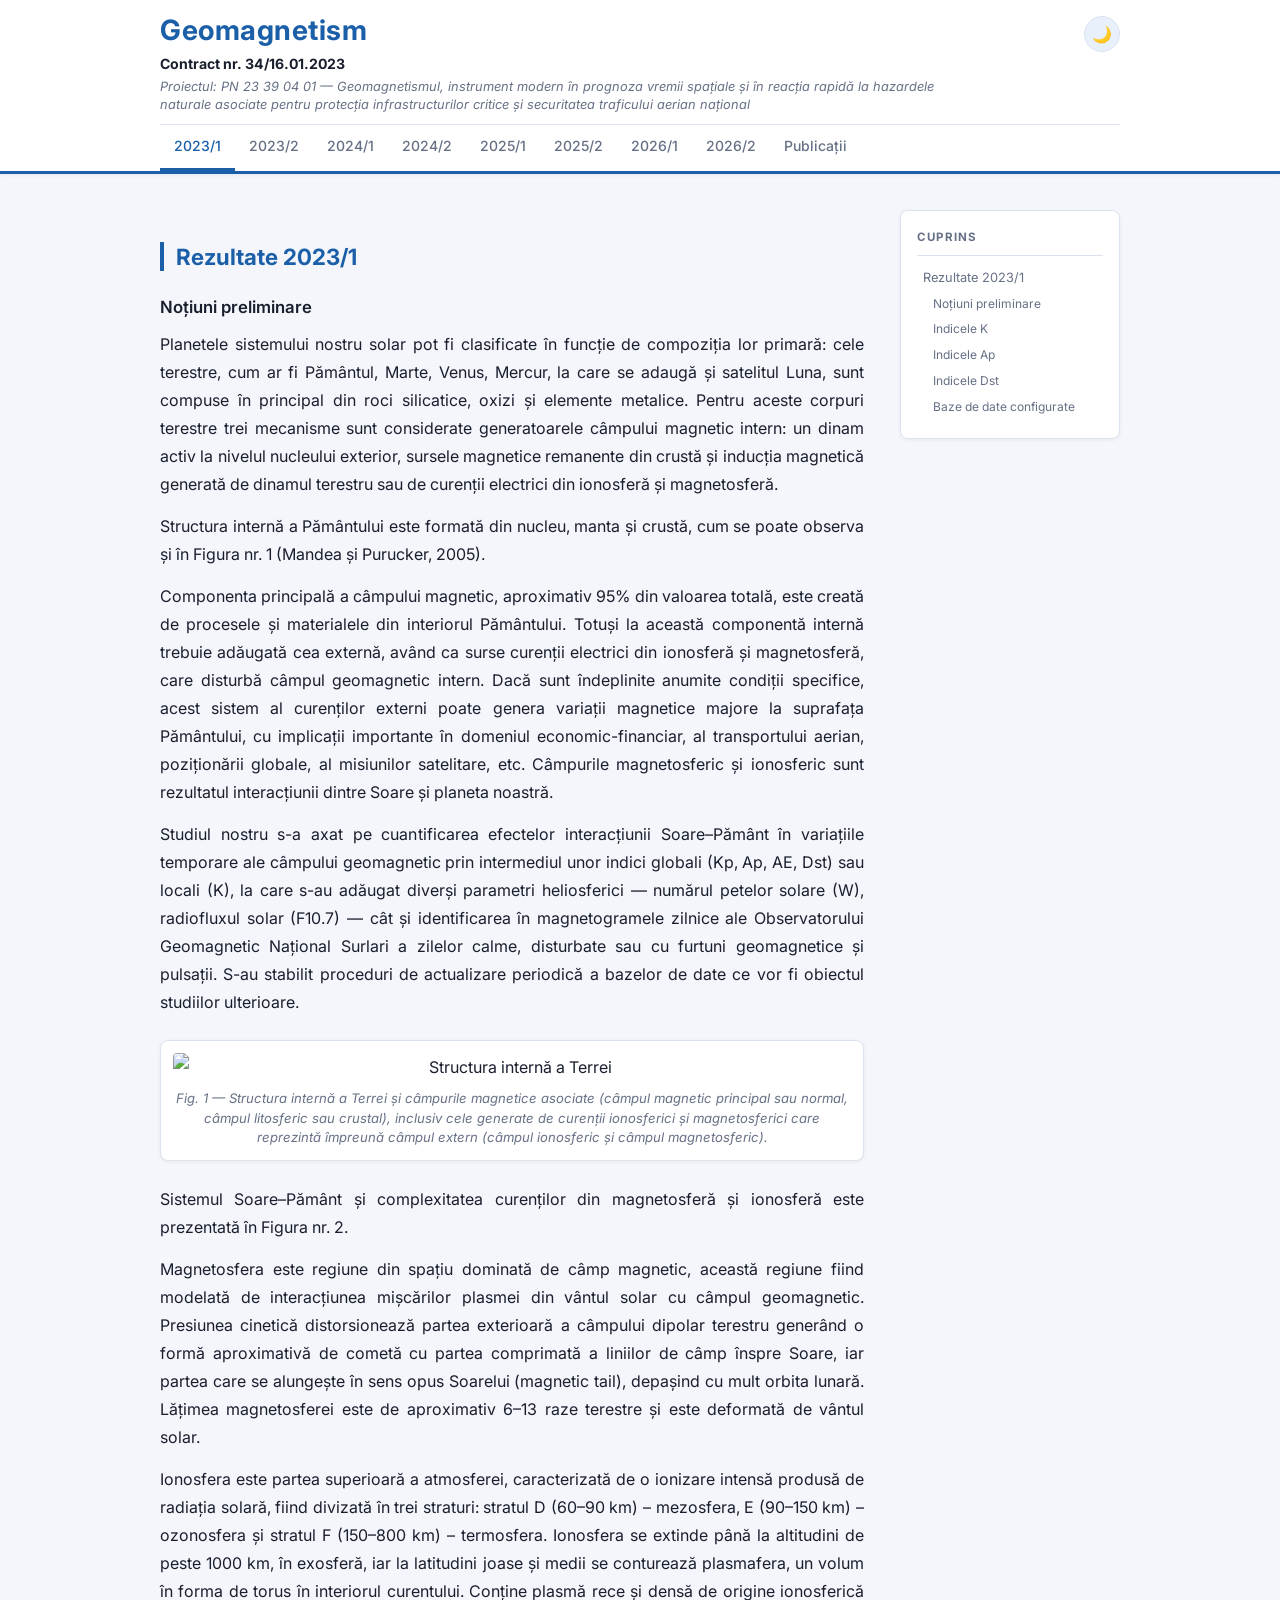
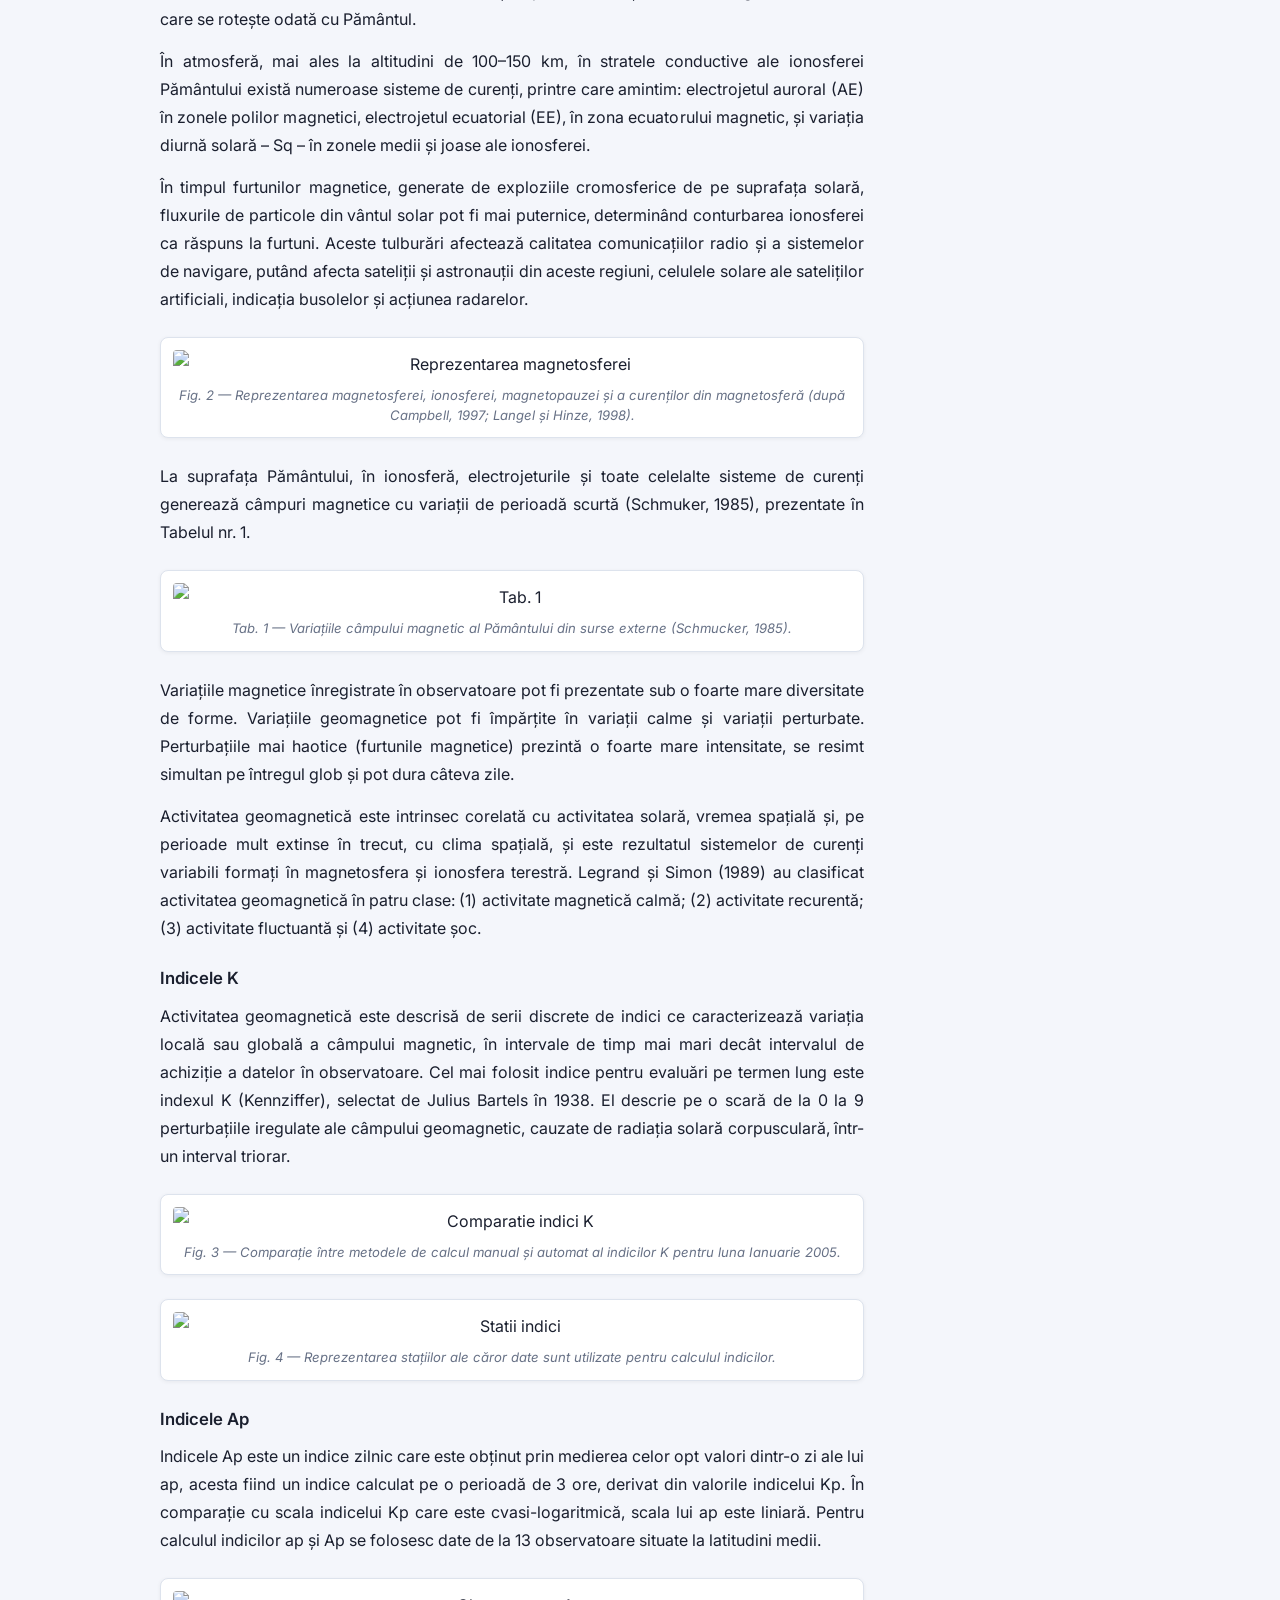
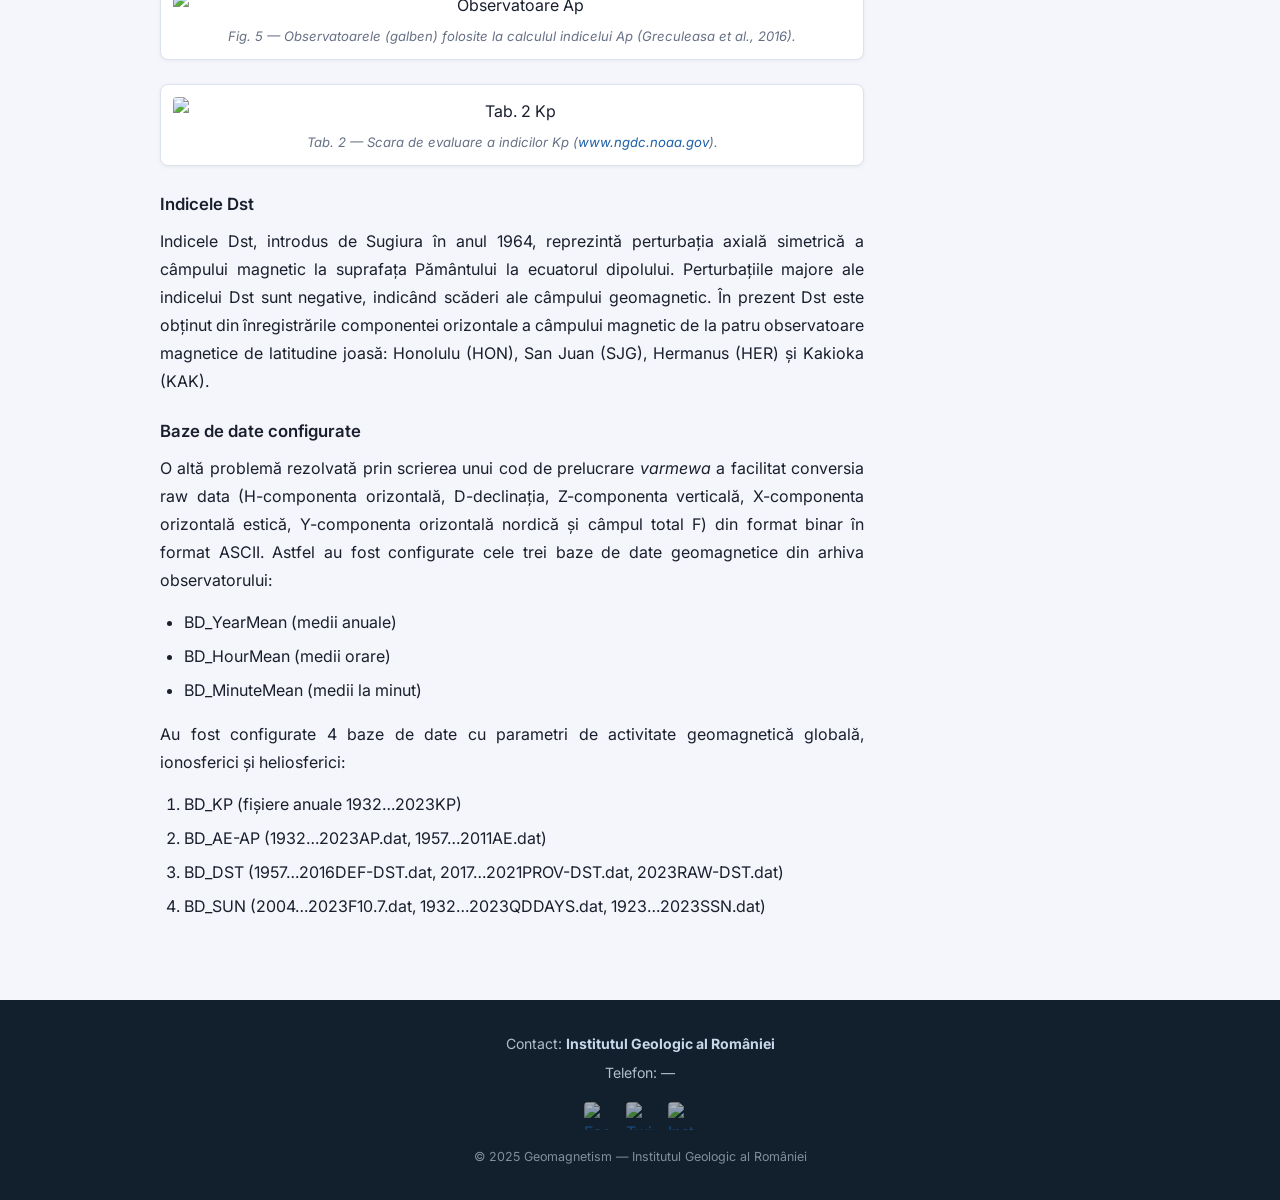
==== 2023-1.html @ ad411c78 "Initial commit" ====
<!DOCTYPE html>
<html lang="ro">
<head>
  <meta charset="UTF-8" />
  <meta name="viewport" content="width=device-width, initial-scale=1.0" />
  <title>2023/1 | Geomagnetism</title>
  <link rel="stylesheet" href="style.css" />
</head>
<body>

<header class="site-header">
  <div class="inner">
    <div class="site-title"><a href="index.html">Geomagnetism</a></div>
    <div class="contract-info"><strong>Contract nr. 34/16.01.2023</strong></div>
    <div class="project-title">Proiectul: PN 23 39 04 01 — Geomagnetismul, instrument modern în prognoza vremii spațiale și în reacția rapidă la hazardele naturale asociate pentru protecția infrastructurilor critice și securitatea traficului aerian național</div>
    <nav class="main-nav">
      <ul>
        <li><a href="2023-1.html" class="active">2023/1</a></li>
        <li><a href="2023-2.html">2023/2</a></li>
        <li><a href="2024-1.html">2024/1</a></li>
        <li><a href="2024-2.html">2024/2</a></li>
        <li><a href="2025-1.html">2025/1</a></li>
        <li><a href="2025-2.html">2025/2</a></li>
        <li><a href="2026-1.html">2026/1</a></li>
        <li><a href="2026-2.html">2026/2</a></li>
        <li><a href="index.html">Publicații</a></li>
      </ul>
    </nav>
  </div>
</header>

<div class="container">
  <div class="page-content">

    <h2>Rezultate 2023/1</h2>

    <h3>Noțiuni preliminare</h3>

    <p>Planetele sistemului nostru solar pot fi clasificate în funcţie de compoziţia lor primară: cele terestre, cum ar fi Pământul, Marte, Venus, Mercur, la care se adaugă şi satelitul Luna, sunt compuse în principal din roci silicatice, oxizi şi elemente metalice. Pentru aceste corpuri terestre trei mecanisme sunt considerate generatoarele câmpului magnetic intern: un dinam activ la nivelul nucleului exterior, sursele magnetice remanente din crustă şi inducţia magnetică generată de dinamul terestru sau de curenții electrici din ionosferă și magnetosferă.</p>

    <p>Structura internă a Pământului este formată din nucleu, manta și crustă, cum se poate observa şi în Figura nr. 1 (Mandea şi Purucker, 2005).</p>

    <p>Componenta principală a câmpului magnetic, aproximativ 95% din valoarea totală, este creată de procesele și materialele din interiorul Pământului. Totuși la această componentă internă trebuie adăugată cea externă, având ca surse curenții electrici din ionosferă și magnetosferă, care disturbă câmpul geomagnetic intern. Dacă sunt îndeplinite anumite condiții specifice, acest sistem al curenților externi poate genera variații magnetice majore la suprafața Pământului, cu implicații importante în domeniul economic-financiar, al transportului aerian, poziționării globale, al misiunilor satelitare, etc. Câmpurile magnetosferic și ionosferic sunt rezultatul interacțiunii dintre Soare și planeta noastră.</p>

    <p>Studiul nostru s-a axat pe cuantificarea efectelor interacțiunii Soare–Pământ în variațiile temporare ale câmpului geomagnetic prin intermediul unor indici globali (Kp, Ap, AE, Dst) sau locali (K), la care s-au adăugat diverși parametri heliosferici — numărul petelor solare (W), radiofluxul solar (F10.7) — cât și identificarea în magnetogramele zilnice ale Observatorului Geomagnetic Național Surlari a zilelor calme, disturbate sau cu furtuni geomagnetice și pulsații. S-au stabilit proceduri de actualizare periodică a bazelor de date ce vor fi obiectul studiilor ulterioare.</p>

    <figure class="fig-block">
      <img src="https://static.wixstatic.com/media/b22cf8_d98a973babcd41e8af5881d2e57c86d3~mv2.jpg/v1/fill/w_408,h_526,al_c,q_80,enc_avif,quality_auto/1.jpg" alt="Structura internă a Terrei" />
      <figcaption>Fig. 1 — Structura internă a Terrei și câmpurile magnetice asociate (câmpul magnetic principal sau normal, câmpul litosferic sau crustal), inclusiv cele generate de curenții ionosferici și magnetosferici care reprezintă împreună câmpul extern (câmpul ionosferic și câmpul magnetosferic).</figcaption>
    </figure>

    <p>Sistemul Soare–Pământ și complexitatea curenților din magnetosferă și ionosferă este prezentată în Figura nr. 2.</p>

    <p>Magnetosfera este regiune din spaţiu dominată de câmp magnetic, această regiune fiind modelată de interacțiunea mișcărilor plasmei din vântul solar cu câmpul geomagnetic. Presiunea cinetică distorsionează partea exterioară a câmpului dipolar terestru generând o formă aproximativă de cometă cu partea comprimată a liniilor de câmp înspre Soare, iar partea care se alungește în sens opus Soarelui (magnetic tail), depașind cu mult orbita lunară. Lăţimea magnetosferei este de aproximativ 6–13 raze terestre și este deformată de vântul solar.</p>

    <p>Ionosfera este partea superioară a atmosferei, caracterizată de o ionizare intensă produsă de radiaţia solară, fiind divizată în trei straturi: stratul D (60–90 km) – mezosfera, E (90–150 km) – ozonosfera și stratul F (150–800 km) – termosfera. Ionosfera se extinde până la altitudini de peste 1000 km, în exosferă, iar la latitudini joase și medii se conturează plasmafera, un volum în forma de torus în interiorul curentului. Conține plasmă rece și densă de origine ionosferică care se rotește odată cu Pământul.</p>

    <p>În atmosferă, mai ales la altitudini de 100–150 km, în stratele conductive ale ionosferei Pământului există numeroase sisteme de curenți, printre care amintim: electrojetul auroral (AE) în zonele polilor magnetici, electrojetul ecuatorial (EE), în zona ecuatorului magnetic, și variația diurnă solară – Sq – în zonele medii și joase ale ionosferei.</p>

    <p>În timpul furtunilor magnetice, generate de exploziile cromosferice de pe suprafața solară, fluxurile de particole din vântul solar pot fi mai puternice, determinând conturbarea ionosferei ca răspuns la furtuni. Aceste tulburări afectează calitatea comunicaţiilor radio şi a sistemelor de navigare, putând afecta sateliții și astronauţii din aceste regiuni, celulele solare ale sateliţilor artificiali, indicaţia busolelor şi acţiunea radarelor.</p>

    <figure class="fig-block">
      <img src="https://static.wixstatic.com/media/b22cf8_46b57fd0d7124131842b441576c38a12~mv2.jpg/v1/fill/w_408,h_313,al_c,q_80,usm_0.66_1.00_0.01,enc_avif,quality_auto/2.jpg" alt="Reprezentarea magnetosferei" />
      <figcaption>Fig. 2 — Reprezentarea magnetosferei, ionosferei, magnetopauzei şi a curenţilor din magnetosferă (după Campbell, 1997; Langel şi Hinze, 1998).</figcaption>
    </figure>

    <p>La suprafața Pământului, în ionosferă, electrojeturile și toate celelalte sisteme de curenți generează câmpuri magnetice cu variații de perioadă scurtă (Schmuker, 1985), prezentate în Tabelul nr. 1.</p>

    <figure class="fig-block">
      <img src="https://static.wixstatic.com/media/b22cf8_6f15e0bf777e42019bca19222c54ccd1~mv2.jpg/v1/fill/w_453,h_116,al_c,q_80,usm_0.66_1.00_0.01,enc_avif,quality_auto/7.jpg" alt="Tab. 1" />
      <figcaption>Tab. 1 — Variațiile câmpului magnetic al Pământului din surse externe (Schmucker, 1985).</figcaption>
    </figure>

    <p>Variaţiile magnetice înregistrate în observatoare pot fi prezentate sub o foarte mare diversitate de forme. Variaţiile geomagnetice pot fi împărţite în variaţii calme și variaţii perturbate. Perturbaţiile mai haotice (furtunile magnetice) prezintă o foarte mare intensitate, se resimt simultan pe întregul glob şi pot dura câteva zile.</p>

    <p>Activitatea geomagnetică este intrinsec corelată cu activitatea solară, vremea spațială și, pe perioade mult extinse în trecut, cu clima spațială, și este rezultatul sistemelor de curenţi variabili formaţi în magnetosfera şi ionosfera terestră. Legrand şi Simon (1989) au clasificat activitatea geomagnetică în patru clase: (1) activitate magnetică calmă; (2) activitate recurentă; (3) activitate fluctuantă şi (4) activitate şoc.</p>

    <h3>Indicele K</h3>

    <p>Activitatea geomagnetică este descrisă de serii discrete de indici ce caracterizează variaţia locală sau globală a câmpului magnetic, în intervale de timp mai mari decât intervalul de achiziţie a datelor în observatoare. Cel mai folosit indice pentru evaluări pe termen lung este indexul K (Kennziffer), selectat de Julius Bartels în 1938. El descrie pe o scară de la 0 la 9 perturbaţiile iregulate ale câmpului geomagnetic, cauzate de radiaţia solară corpusculară, într-un interval triorar.</p>

    <figure class="fig-block">
      <img src="https://static.wixstatic.com/media/b22cf8_fe8aecb415f143a49def2b8017cf8488~mv2.jpg/v1/fill/w_408,h_339,al_c,lg_1,q_80,enc_avif,quality_auto/3.jpg" alt="Comparatie indici K" />
      <figcaption>Fig. 3 — Comparaţie între metodele de calcul manual și automat al indicilor K pentru luna Ianuarie 2005.</figcaption>
    </figure>

    <figure class="fig-block">
      <img src="https://static.wixstatic.com/media/b22cf8_46a2520a47e84fd486843bd1895877a6~mv2.jpg/v1/fill/w_563,h_133,al_c,q_80,enc_avif,quality_auto/4.jpg" alt="Statii indici" />
      <figcaption>Fig. 4 — Reprezentarea staţiilor ale căror date sunt utilizate pentru calculul indicilor.</figcaption>
    </figure>

    <h3>Indicele Ap</h3>

    <p>Indicele Ap este un indice zilnic care este obţinut prin medierea celor opt valori dintr-o zi ale lui ap, acesta fiind un indice calculat pe o perioadă de 3 ore, derivat din valorile indicelui Kp. În comparaţie cu scala indicelui Kp care este cvasi-logaritmică, scala lui ap este liniară. Pentru calculul indicilor ap şi Ap se folosesc date de la 13 observatoare situate la latitudini medii.</p>

    <figure class="fig-block">
      <img src="https://static.wixstatic.com/media/b22cf8_f4d9a7ae947f4d1faebe256c324cabbf~mv2.jpg/v1/fill/w_408,h_247,al_c,lg_1,q_80,enc_avif,quality_auto/5.jpg" alt="Observatoare Ap" />
      <figcaption>Fig. 5 — Observatoarele (galben) folosite la calculul indicelui Ap (Greculeasa et al., 2016).</figcaption>
    </figure>

    <figure class="fig-block">
      <img src="https://static.wixstatic.com/media/b22cf8_3b046c67f09f4f4ca0291af396785a59~mv2.jpg/v1/fill/w_408,h_278,al_c,q_80,usm_0.66_1.00_0.01,enc_avif,quality_auto/6.jpg" alt="Tab. 2 Kp" />
      <figcaption>Tab. 2 — Scara de evaluare a indicilor Kp (<a href="http://www.ngdc.noaa.gov" target="_blank">www.ngdc.noaa.gov</a>).</figcaption>
    </figure>

    <h3>Indicele Dst</h3>

    <p>Indicele Dst, introdus de Sugiura în anul 1964, reprezintă perturbaţia axială simetrică a câmpului magnetic la suprafaţa Pământului la ecuatorul dipolului. Perturbaţiile majore ale indicelui Dst sunt negative, indicând scăderi ale câmpului geomagnetic. În prezent Dst este obţinut din înregistrările componentei orizontale a câmpului magnetic de la patru observatoare magnetice de latitudine joasă: Honolulu (HON), San Juan (SJG), Hermanus (HER) şi Kakioka (KAK).</p>

    <h3>Baze de date configurate</h3>

    <p>O altă problemă rezolvată prin scrierea unui cod de prelucrare <em>varmewa</em> a facilitat conversia raw data (H-componenta orizontală, D-declinația, Z-componenta verticală, X-componenta orizontală estică, Y-componenta orizontală nordică și câmpul total F) din format binar în format ASCII. Astfel au fost configurate cele trei baze de date geomagnetice din arhiva observatorului:</p>
    <ul>
      <li>BD_YearMean (medii anuale)</li>
      <li>BD_HourMean (medii orare)</li>
      <li>BD_MinuteMean (medii la minut)</li>
    </ul>

    <p>Au fost configurate 4 baze de date cu parametri de activitate geomagnetică globală, ionosferici și heliosferici:</p>
    <ol>
      <li>BD_KP (fișiere anuale 1932…2023KP)</li>
      <li>BD_AE-AP (1932…2023AP.dat, 1957…2011AE.dat)</li>
      <li>BD_DST (1957…2016DEF-DST.dat, 2017…2021PROV-DST.dat, 2023RAW-DST.dat)</li>
      <li>BD_SUN (2004…2023F10.7.dat, 1932…2023QDDAYS.dat, 1923…2023SSN.dat)</li>
    </ol>

  </div>
</div>

<footer>
  <div class="footer-inner">
    <p>Contact: <strong>Institutul Geologic al României</strong></p>
    <p>Telefon: —</p>
    <div class="social-links">
      <a href="http://www.facebook.com/" target="_blank" rel="noopener">
        <img src="https://static.wixstatic.com/media/4057345bcf57474b96976284050c00df.png/v1/fill/w_30,h_30,al_c,q_85,usm_0.66_1.00_0.01,enc_avif,quality_auto/4057345bcf57474b96976284050c00df.png" alt="Facebook" />
      </a>
      <a href="http://www.twitter.com/" target="_blank" rel="noopener">
        <img src="https://static.wixstatic.com/media/870f97661ed14a5bb2d96ecbddec0aed.png/v1/fill/w_30,h_30,al_c,q_85,usm_0.66_1.00_0.01,enc_avif,quality_auto/870f97661ed14a5bb2d96ecbddec0aed.png" alt="Twitter" />
      </a>
      <a href="http://instagram.com/" target="_blank" rel="noopener">
        <img src="https://static.wixstatic.com/media/e1aa082f7c0747168d9cf43e77046142.png/v1/fill/w_30,h_30,al_c,q_85,usm_0.66_1.00_0.01,enc_avif,quality_auto/e1aa082f7c0747168d9cf43e77046142.png" alt="Instagram" />
      </a>
    </div>
    <div class="copyright">© 2025 Geomagnetism — Institutul Geologic al României</div>
  </div>
</footer>

<script src="scripts.js"></script>
</body>
</html>
---- style.css ----
/* ============================================================
   Geomagnetism — Shared Styles
   Inter font via Google Fonts (loaded in scripts.js)
   Dark mode via html.dark class (toggled by scripts.js)
   ============================================================ */

/* ---------- CSS Custom Properties ---------- */
:root {
  --bg:           #f4f6fb;
  --surface:      #ffffff;
  --text:         #1a1f2e;
  --text-muted:   #667085;
  --primary:      #1a5fa8;
  --primary-hover:#154d8a;
  --primary-light:#e8f0fb;
  --border:       #dde3ed;
  --shadow-sm:    0 1px 4px rgba(0,0,0,0.06);
  --shadow-md:    0 4px 20px rgba(0,0,0,0.10);
  --header-bg:    #ffffff;
  --footer-bg:    #12202e;
  --footer-text:  #b0bec8;
  --card-bg:      #ffffff;
  --code-bg:      #f0f4f8;
  --transition:   0.22s ease;
  --radius:       8px;
}

html.dark {
  --bg:           #0d1117;
  --surface:      #161b27;
  --text:         #dce4f0;
  --text-muted:   #7a8fa8;
  --primary:      #5ba4f7;
  --primary-hover:#79b6ff;
  --primary-light:#1a2540;
  --border:       #252e42;
  --shadow-sm:    0 1px 4px rgba(0,0,0,0.30);
  --shadow-md:    0 4px 20px rgba(0,0,0,0.40);
  --header-bg:    #111827;
  --footer-bg:    #070c14;
  --footer-text:  #556070;
  --card-bg:      #161b27;
  --code-bg:      #1e2535;
}

/* ---------- Reset ---------- */
*, *::before, *::after { box-sizing: border-box; margin: 0; padding: 0; }

html { scroll-behavior: smooth; }

body {
  font-family: 'Inter', 'Segoe UI', Arial, sans-serif;
  background: var(--bg);
  color: var(--text);
  line-height: 1.75;
  transition: background var(--transition), color var(--transition);
}

a { color: var(--primary); text-decoration: none; }
a:hover { text-decoration: underline; }

img { max-width: 100%; height: auto; display: block; }

/* ---------- Site Header ---------- */
.site-header {
  background: var(--header-bg);
  border-bottom: 3px solid var(--primary);
  position: sticky;
  top: 0;
  z-index: 100;
  box-shadow: var(--shadow-sm);
  transition: background var(--transition);
}

.site-header .inner {
  max-width: 1000px;
  margin: 0 auto;
  padding: 14px 20px 0;
  position: relative;
}

.header-top {
  display: flex;
  align-items: flex-start;
  justify-content: space-between;
  gap: 12px;
}

.header-text { flex: 1; }

.site-title {
  font-size: 1.75rem;
  font-weight: 700;
  color: var(--primary);
  letter-spacing: 0.5px;
  line-height: 1.2;
}
.site-title a { color: inherit; }

.contract-info {
  margin-top: 4px;
  font-size: 0.88rem;
  color: var(--text-muted);
}
.contract-info strong { color: var(--text); }
.project-title {
  font-size: 0.8rem;
  color: var(--text-muted);
  margin-top: 2px;
  font-style: italic;
  line-height: 1.4;
  max-width: 780px;
}

/* Header controls (dark mode button) */
.header-controls {
  display: flex;
  align-items: center;
  gap: 8px;
  flex-shrink: 0;
  padding-top: 2px;
}

.dark-mode-toggle {
  background: var(--primary-light);
  border: 1px solid var(--border);
  border-radius: 50%;
  width: 36px;
  height: 36px;
  font-size: 1rem;
  cursor: pointer;
  display: flex;
  align-items: center;
  justify-content: center;
  transition: background var(--transition), transform 0.15s;
  color: var(--primary);
}
.dark-mode-toggle:hover { transform: scale(1.1); }

/* ---------- Navigation ---------- */
nav.main-nav {
  margin-top: 10px;
  border-top: 1px solid var(--border);
  display: flex;
  align-items: center;
  justify-content: space-between;
}

nav.main-nav ul {
  list-style: none;
  display: flex;
  flex-wrap: wrap;
}

nav.main-nav ul li a {
  display: block;
  padding: 9px 14px;
  font-size: 0.875rem;
  font-weight: 500;
  color: var(--text-muted);
  border-bottom: 3px solid transparent;
  transition: color var(--transition), border-color var(--transition);
}

nav.main-nav ul li a:hover,
nav.main-nav ul li a.active {
  color: var(--primary);
  border-bottom-color: var(--primary);
  text-decoration: none;
}

/* Hamburger button */
.nav-hamburger {
  display: none;
  background: none;
  border: 1px solid var(--border);
  border-radius: var(--radius);
  width: 36px;
  height: 36px;
  font-size: 1.2rem;
  cursor: pointer;
  color: var(--text);
  align-items: center;
  justify-content: center;
  transition: background var(--transition);
  margin-right: 4px;
  flex-shrink: 0;
}
.nav-hamburger:hover { background: var(--primary-light); }

/* ---------- Hero Section ---------- */
.hero {
  background: linear-gradient(135deg, #0f2344 0%, #1a5fa8 60%, #2176d2 100%);
  color: #fff;
  padding: 56px 20px;
  overflow: hidden;
}

html.dark .hero {
  background: linear-gradient(135deg, #060e1f 0%, #0d2a52 60%, #1a4a8a 100%);
}

.hero-inner {
  max-width: 1000px;
  margin: 0 auto;
  display: flex;
  align-items: center;
  gap: 40px;
}

.hero-text { flex: 1; }

.hero-label {
  font-size: 0.78rem;
  font-weight: 600;
  letter-spacing: 1.5px;
  text-transform: uppercase;
  color: rgba(255,255,255,0.65);
  margin-bottom: 12px;
}

.hero-title {
  font-size: 2.2rem;
  font-weight: 700;
  line-height: 1.2;
  color: #fff;
  margin-bottom: 16px;
}

.hero-desc {
  font-size: 1rem;
  color: rgba(255,255,255,0.80);
  line-height: 1.7;
  max-width: 520px;
  margin-bottom: 28px;
}

.hero-btn {
  display: inline-block;
  background: rgba(255,255,255,0.15);
  border: 2px solid rgba(255,255,255,0.45);
  color: #fff;
  padding: 11px 24px;
  border-radius: 30px;
  font-size: 0.92rem;
  font-weight: 600;
  letter-spacing: 0.3px;
  transition: background 0.2s, border-color 0.2s;
  backdrop-filter: blur(4px);
}
.hero-btn:hover {
  background: rgba(255,255,255,0.28);
  border-color: rgba(255,255,255,0.7);
  text-decoration: none;
  color: #fff;
}

.hero-image {
  flex-shrink: 0;
  width: 320px;
}
.hero-image img {
  border-radius: var(--radius);
  box-shadow: 0 8px 32px rgba(0,0,0,0.35);
  width: 100%;
}

/* Hero stats row */
.hero-stats {
  display: flex;
  gap: 28px;
  margin-top: 24px;
}
.hero-stat-value {
  font-size: 1.6rem;
  font-weight: 700;
  color: #fff;
  line-height: 1;
}
.hero-stat-label {
  font-size: 0.75rem;
  color: rgba(255,255,255,0.60);
  margin-top: 3px;
}

/* ---------- Main Container ---------- */
.container {
  max-width: 1000px;
  margin: 36px auto;
  padding: 0 20px;
}

/* Container with TOC sidebar (injected by JS on year pages) */
.container.has-toc {
  display: grid;
  grid-template-columns: 1fr 220px;
  gap: 36px;
  align-items: start;
}

/* ---------- TOC Sidebar ---------- */
.toc {
  background: var(--surface);
  border: 1px solid var(--border);
  border-radius: var(--radius);
  padding: 16px;
  position: sticky;
  top: 90px;
  max-height: calc(100vh - 120px);
  overflow-y: auto;
  box-shadow: var(--shadow-sm);
  transition: background var(--transition), border-color var(--transition);
  order: 2;
}

.toc-title {
  font-size: 0.72rem;
  font-weight: 700;
  letter-spacing: 1.2px;
  text-transform: uppercase;
  color: var(--text-muted);
  margin-bottom: 10px;
  padding-bottom: 8px;
  border-bottom: 1px solid var(--border);
}

.toc ul {
  list-style: none;
  padding: 0;
}

.toc ul li { margin-bottom: 3px; }

.toc ul li a {
  display: block;
  font-size: 0.8rem;
  color: var(--text-muted);
  padding: 3px 6px;
  border-radius: 4px;
  line-height: 1.4;
  transition: color var(--transition), background var(--transition);
}
.toc ul li a:hover,
.toc ul li a.active {
  color: var(--primary);
  background: var(--primary-light);
  text-decoration: none;
}

.toc ul li.toc-sub a {
  padding-left: 16px;
  font-size: 0.75rem;
}

.page-content { order: 1; }

/* ---------- Year Result Pages ---------- */
.page-content h2 {
  font-size: 1.4rem;
  color: var(--primary);
  margin: 32px 0 10px;
  border-left: 4px solid var(--primary);
  padding-left: 12px;
  line-height: 1.3;
}

.page-content h3 {
  font-size: 1.05rem;
  color: var(--text);
  margin: 22px 0 8px;
  font-weight: 600;
}

.page-content p {
  margin-bottom: 14px;
  text-align: justify;
  color: var(--text);
}

.page-content ul,
.page-content ol {
  margin: 10px 0 16px 24px;
  color: var(--text);
}
.page-content li { margin-bottom: 6px; }
.page-content a { color: var(--primary); }

/* Figures */
.fig-block {
  margin: 24px 0;
  text-align: center;
  background: var(--surface);
  border: 1px solid var(--border);
  border-radius: var(--radius);
  padding: 12px;
  box-shadow: var(--shadow-sm);
  transition: background var(--transition), border-color var(--transition);
}
.fig-block img {
  max-width: 100%;
  height: auto;
  border-radius: 4px;
  cursor: zoom-in;
  transition: transform 0.15s, box-shadow 0.15s;
}
.fig-block img:hover {
  transform: scale(1.01);
  box-shadow: var(--shadow-md);
}
.fig-block figcaption {
  font-size: 0.82rem;
  color: var(--text-muted);
  margin-top: 8px;
  font-style: italic;
  line-height: 1.5;
}

/* ---------- Blog Listing (Publicatii) ---------- */
.publications-header {
  margin-bottom: 24px;
}
.publications-header h2 {
  font-size: 1.5rem;
  color: var(--primary);
  font-weight: 700;
  margin-bottom: 4px;
}
.publications-header p { color: var(--text-muted); font-size: 0.9rem; }

.blog-grid {
  display: grid;
  grid-template-columns: repeat(auto-fill, minmax(290px, 1fr));
  gap: 28px;
}

.post-card {
  background: var(--card-bg);
  border-radius: var(--radius);
  box-shadow: var(--shadow-sm);
  overflow: hidden;
  border: 1px solid var(--border);
  transition: box-shadow 0.2s, transform 0.2s, background var(--transition), border-color var(--transition);
}
.post-card:hover {
  box-shadow: var(--shadow-md);
  transform: translateY(-2px);
}

.post-card-image {
  overflow: hidden;
  height: 185px;
}
.post-card-image img {
  width: 100%;
  height: 100%;
  object-fit: cover;
  transition: transform 0.4s ease;
  cursor: pointer;
}
.post-card:hover .post-card-image img { transform: scale(1.04); }

.post-card-body { padding: 18px; }

.post-card-body h3 {
  font-size: 1rem;
  margin-bottom: 8px;
  color: var(--primary);
  line-height: 1.4;
  font-weight: 600;
}

.post-card-body p {
  font-size: 0.875rem;
  color: var(--text-muted);
  line-height: 1.55;
  display: -webkit-box;
  -webkit-line-clamp: 3;
  -webkit-box-orient: vertical;
  overflow: hidden;
}

.post-meta {
  font-size: 0.78rem;
  color: var(--text-muted);
  margin-top: 12px;
  display: flex;
  align-items: center;
  gap: 6px;
}
.post-meta::before {
  content: '';
  display: block;
  width: 18px;
  height: 18px;
  background: var(--primary-light);
  border-radius: 50%;
  flex-shrink: 0;
}

/* ---------- Blog Post Pages ---------- */
.post-header { margin-bottom: 28px; }

.post-header h1 {
  font-size: 1.9rem;
  color: var(--text);
  line-height: 1.3;
  margin-bottom: 10px;
  font-weight: 700;
}

.post-header .post-meta { margin-top: 0; }

.post-body h2 {
  font-size: 1.3rem;
  color: var(--primary);
  margin: 32px 0 10px;
  border-bottom: 1px solid var(--border);
  padding-bottom: 6px;
  font-weight: 600;
}
.post-body h3 {
  font-size: 1.05rem;
  margin: 20px 0 8px;
  color: var(--text);
  font-weight: 600;
}
.post-body p { margin-bottom: 14px; text-align: justify; color: var(--text); }
.post-body ul, .post-body ol { margin: 10px 0 16px 24px; color: var(--text); }
.post-body li { margin-bottom: 7px; }

.post-hero {
  width: 100%;
  max-height: 360px;
  object-fit: cover;
  border-radius: var(--radius);
  margin-bottom: 28px;
  cursor: zoom-in;
  box-shadow: var(--shadow-md);
}

.recent-posts {
  margin-top: 48px;
  border-top: 2px solid var(--border);
  padding-top: 24px;
}
.recent-posts h3 {
  font-size: 1rem;
  font-weight: 700;
  margin-bottom: 14px;
  color: var(--text);
}
.recent-posts ul { list-style: none; padding: 0; }
.recent-posts ul li { margin-bottom: 8px; }
.recent-posts ul li a { color: var(--primary); font-size: 0.9rem; }

/* ---------- Lightbox ---------- */
.lightbox-overlay {
  position: fixed;
  inset: 0;
  background: rgba(0,0,0,0.88);
  display: flex;
  flex-direction: column;
  align-items: center;
  justify-content: center;
  z-index: 9000;
  opacity: 0;
  pointer-events: none;
  transition: opacity 0.25s;
  padding: 20px;
}
.lightbox-overlay.active {
  opacity: 1;
  pointer-events: all;
}

.lightbox-img {
  max-width: 90vw;
  max-height: 80vh;
  object-fit: contain;
  border-radius: 4px;
  box-shadow: 0 8px 40px rgba(0,0,0,0.6);
}

.lightbox-close {
  position: fixed;
  top: 16px;
  right: 20px;
  background: rgba(255,255,255,0.12);
  border: 1px solid rgba(255,255,255,0.25);
  color: #fff;
  font-size: 1.8rem;
  width: 44px;
  height: 44px;
  border-radius: 50%;
  cursor: pointer;
  display: flex;
  align-items: center;
  justify-content: center;
  line-height: 1;
  transition: background 0.15s;
}
.lightbox-close:hover { background: rgba(255,255,255,0.25); }

.lightbox-caption {
  color: rgba(255,255,255,0.75);
  font-size: 0.85rem;
  margin-top: 14px;
  text-align: center;
  max-width: 700px;
  font-style: italic;
}

/* ---------- Back to Top ---------- */
.back-to-top {
  position: fixed;
  bottom: 28px;
  right: 24px;
  background: var(--primary);
  color: #fff;
  border: none;
  border-radius: 50%;
  width: 44px;
  height: 44px;
  font-size: 1.2rem;
  cursor: pointer;
  display: flex;
  align-items: center;
  justify-content: center;
  box-shadow: 0 4px 16px rgba(26,95,168,0.35);
  opacity: 0;
  transform: translateY(10px);
  pointer-events: none;
  transition: opacity 0.25s, transform 0.25s;
  z-index: 500;
}
.back-to-top.visible {
  opacity: 1;
  transform: translateY(0);
  pointer-events: all;
}
.back-to-top:hover { background: var(--primary-hover); }

/* ---------- Footer ---------- */
footer {
  background: var(--footer-bg);
  color: var(--footer-text);
  padding: 32px 20px;
  margin-top: 64px;
  text-align: center;
  transition: background var(--transition);
}

footer .footer-inner {
  max-width: 1000px;
  margin: 0 auto;
}

footer p { font-size: 0.88rem; margin-bottom: 4px; }
footer strong { color: #c8d8e8; }

.social-links {
  margin: 16px 0;
  display: flex;
  justify-content: center;
  gap: 14px;
}
.social-links a img {
  width: 28px;
  height: 28px;
  opacity: 0.65;
  transition: opacity 0.2s, transform 0.2s;
  border-radius: 4px;
}
.social-links a:hover img { opacity: 1; transform: scale(1.1); }

footer .copyright {
  font-size: 0.78rem;
  color: var(--footer-text);
  margin-top: 12px;
  opacity: 0.7;
}

/* ---------- Placeholder pages ---------- */
.placeholder-msg {
  background: var(--surface);
  border: 1px dashed var(--border);
  border-radius: var(--radius);
  padding: 32px;
  text-align: center;
  color: var(--text-muted);
  font-style: italic;
  margin-top: 24px;
}

/* ---------- Responsive ---------- */
@media (max-width: 768px) {
  /* Hero */
  .hero { padding: 36px 16px; }
  .hero-inner { flex-direction: column; gap: 24px; }
  .hero-image { width: 100%; max-width: 400px; }
  .hero-title { font-size: 1.6rem; }
  .hero-stats { gap: 18px; }

  /* Header */
  .site-title { font-size: 1.35rem; }
  .project-title { display: none; }

  /* Hamburger nav */
  .nav-hamburger { display: flex; }

  nav.main-nav ul {
    display: none;
    flex-direction: column;
    width: 100%;
    border-top: 1px solid var(--border);
    background: var(--header-bg);
    padding: 6px 0 10px;
  }
  nav.main-nav ul.nav-open { display: flex; }

  nav.main-nav ul li a {
    border-bottom: none;
    border-left: 3px solid transparent;
    padding: 9px 16px;
  }
  nav.main-nav ul li a.active,
  nav.main-nav ul li a:hover {
    border-bottom: none;
    border-left-color: var(--primary);
    background: var(--primary-light);
  }

  nav.main-nav {
    flex-wrap: wrap;
    align-items: center;
    justify-content: flex-end;
    padding: 6px 0;
  }

  /* TOC: hide sidebar on mobile */
  .container.has-toc {
    display: block;
  }
  .toc { display: none; }

  /* Post hero */
  .post-header h1 { font-size: 1.4rem; }
}

@media (max-width: 500px) {
  .blog-grid { grid-template-columns: 1fr; }
}
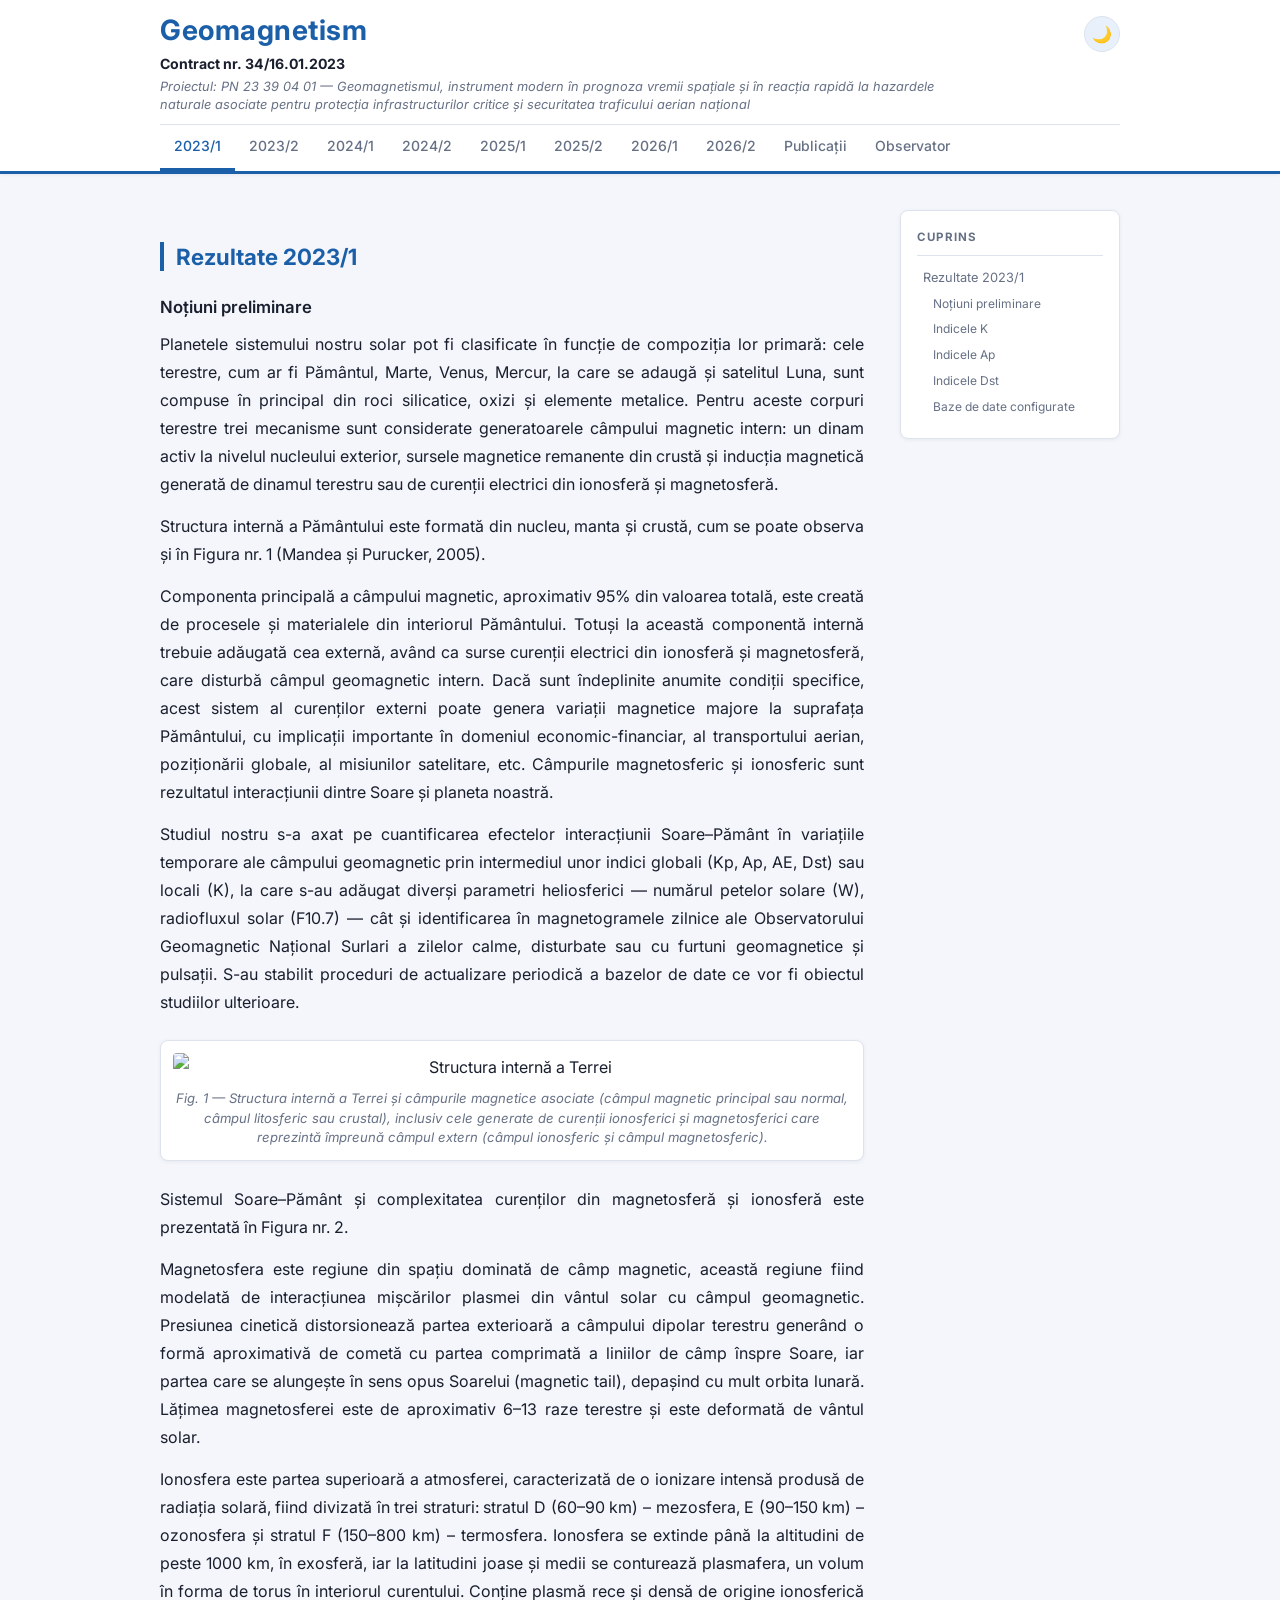
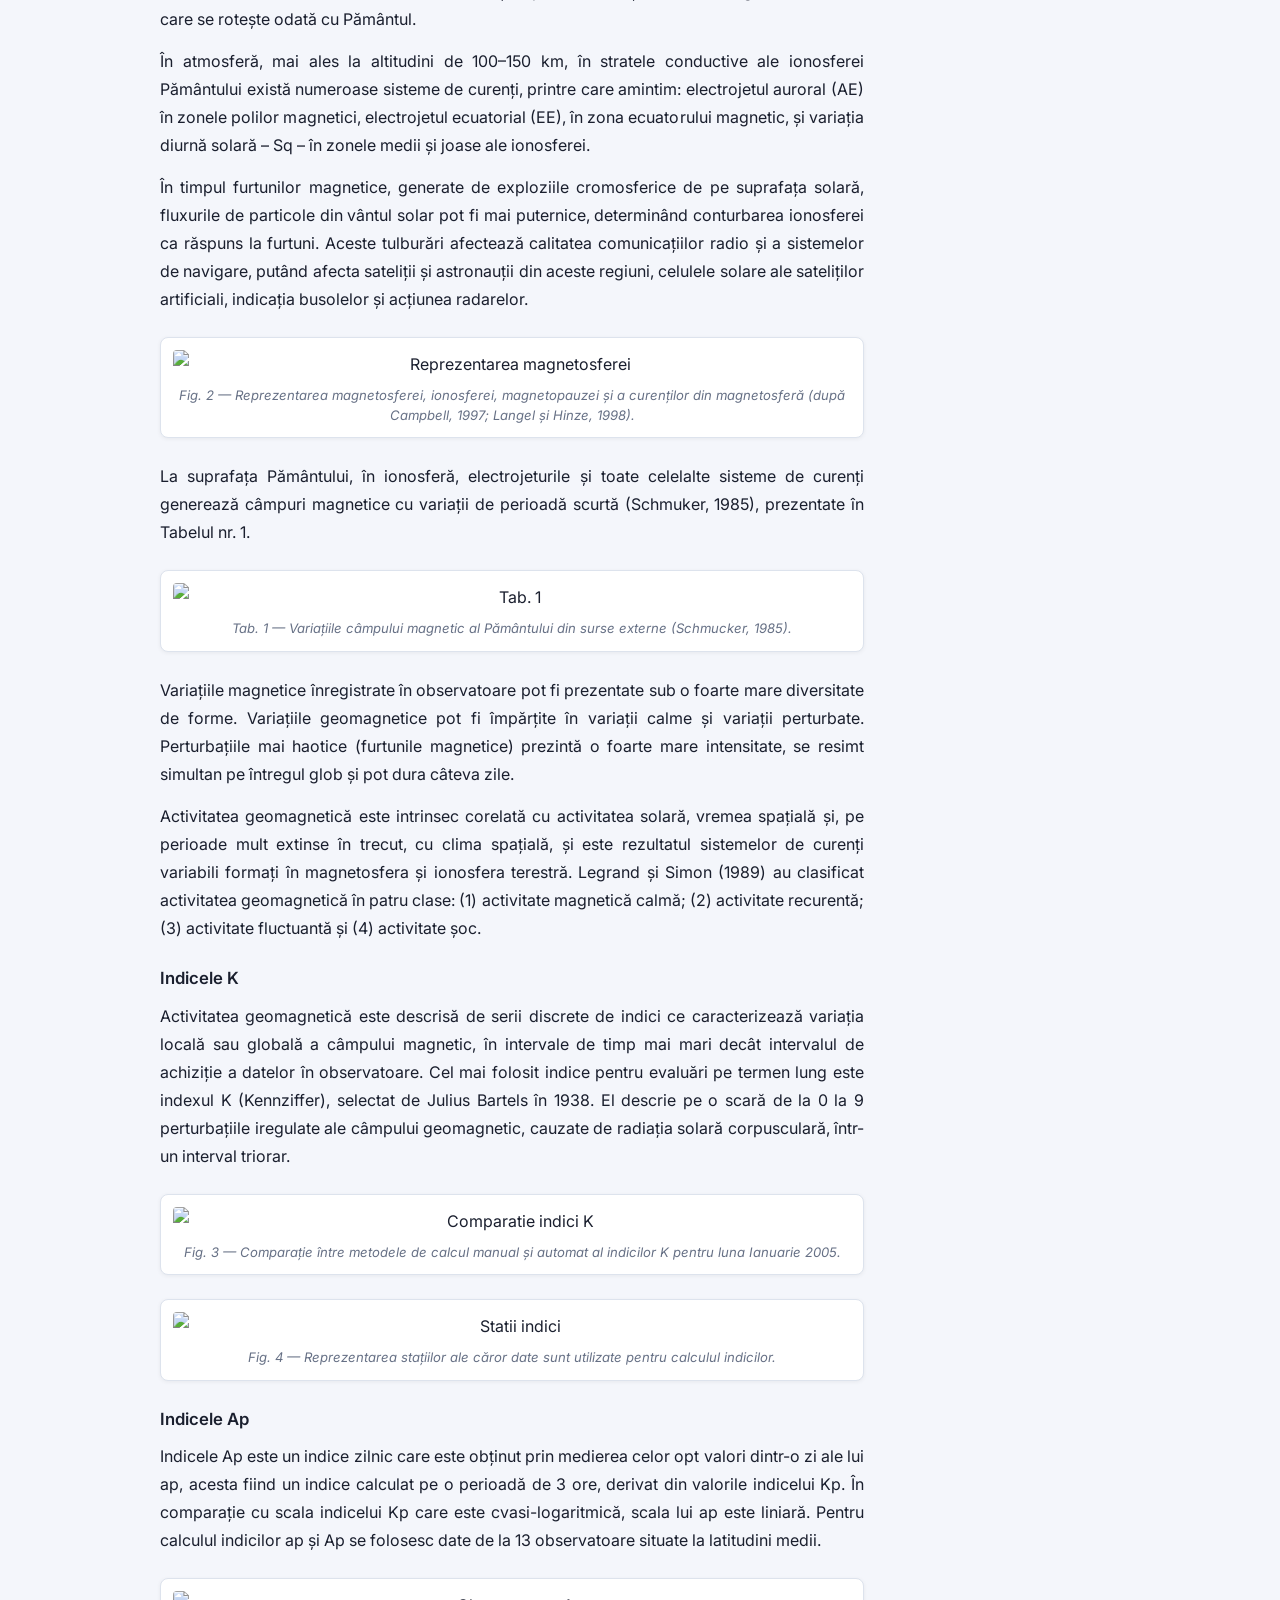
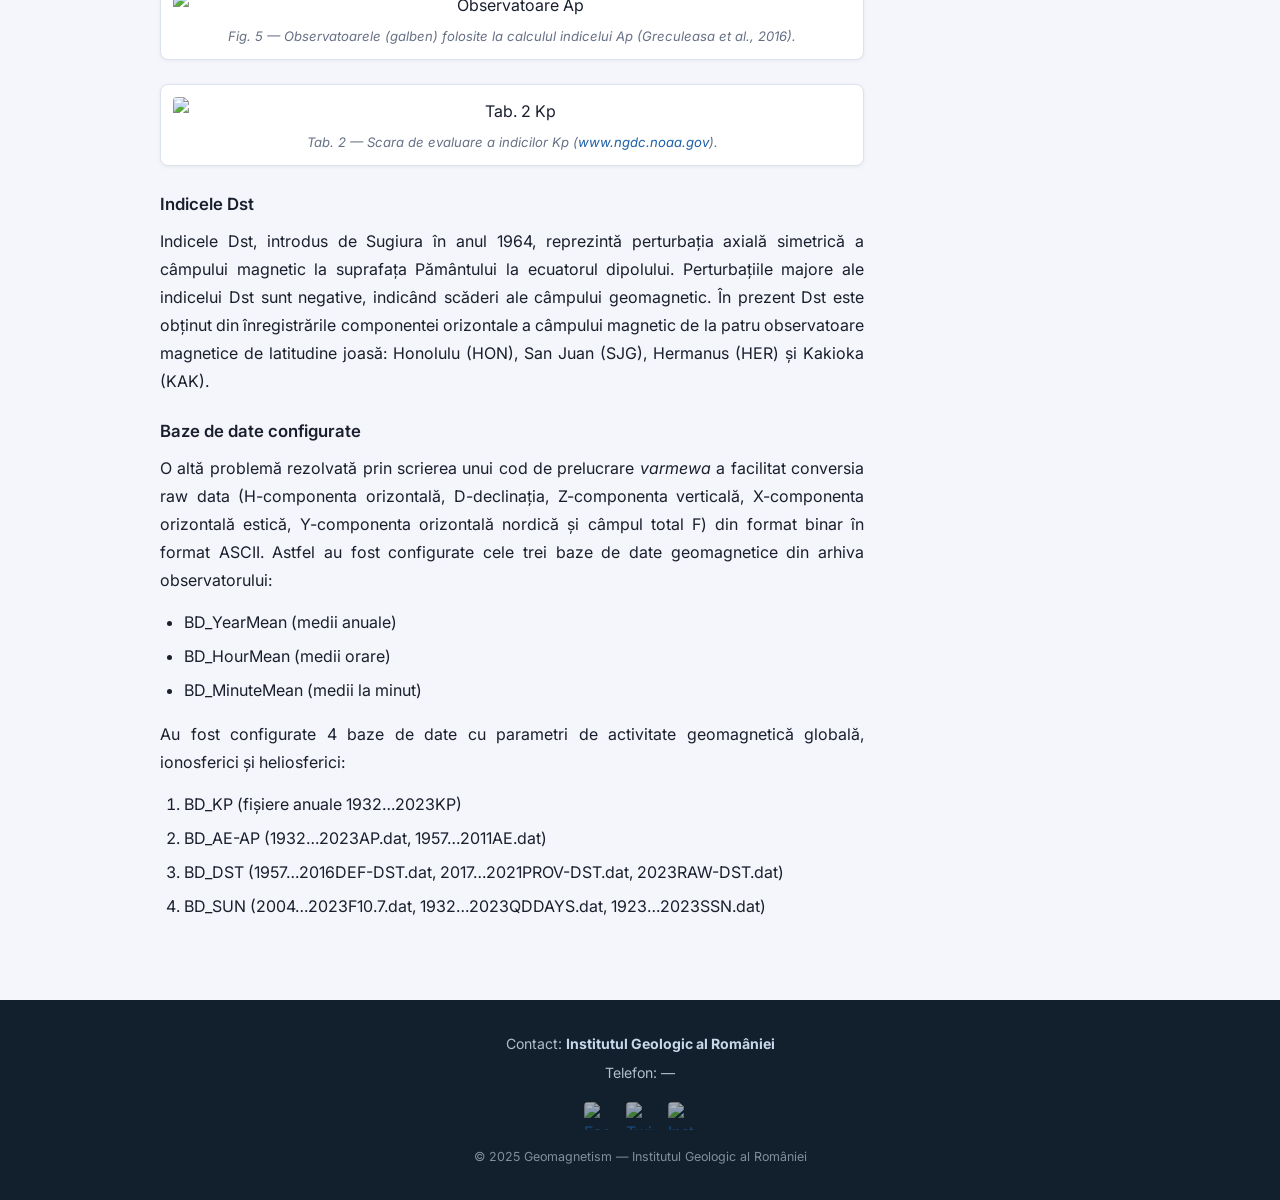
==== commit e3bd81c4: "Add files via upload" ====
--- a/2023-1.html
+++ b/2023-1.html
@@ -24,6 +24,7 @@
         <li><a href="2026-1.html">2026/1</a></li>
         <li><a href="2026-2.html">2026/2</a></li>
         <li><a href="index.html">Publicații</a></li>
+        <li><a href="observatory.html">Observator</a></li>
       </ul>
     </nav>
   </div>
